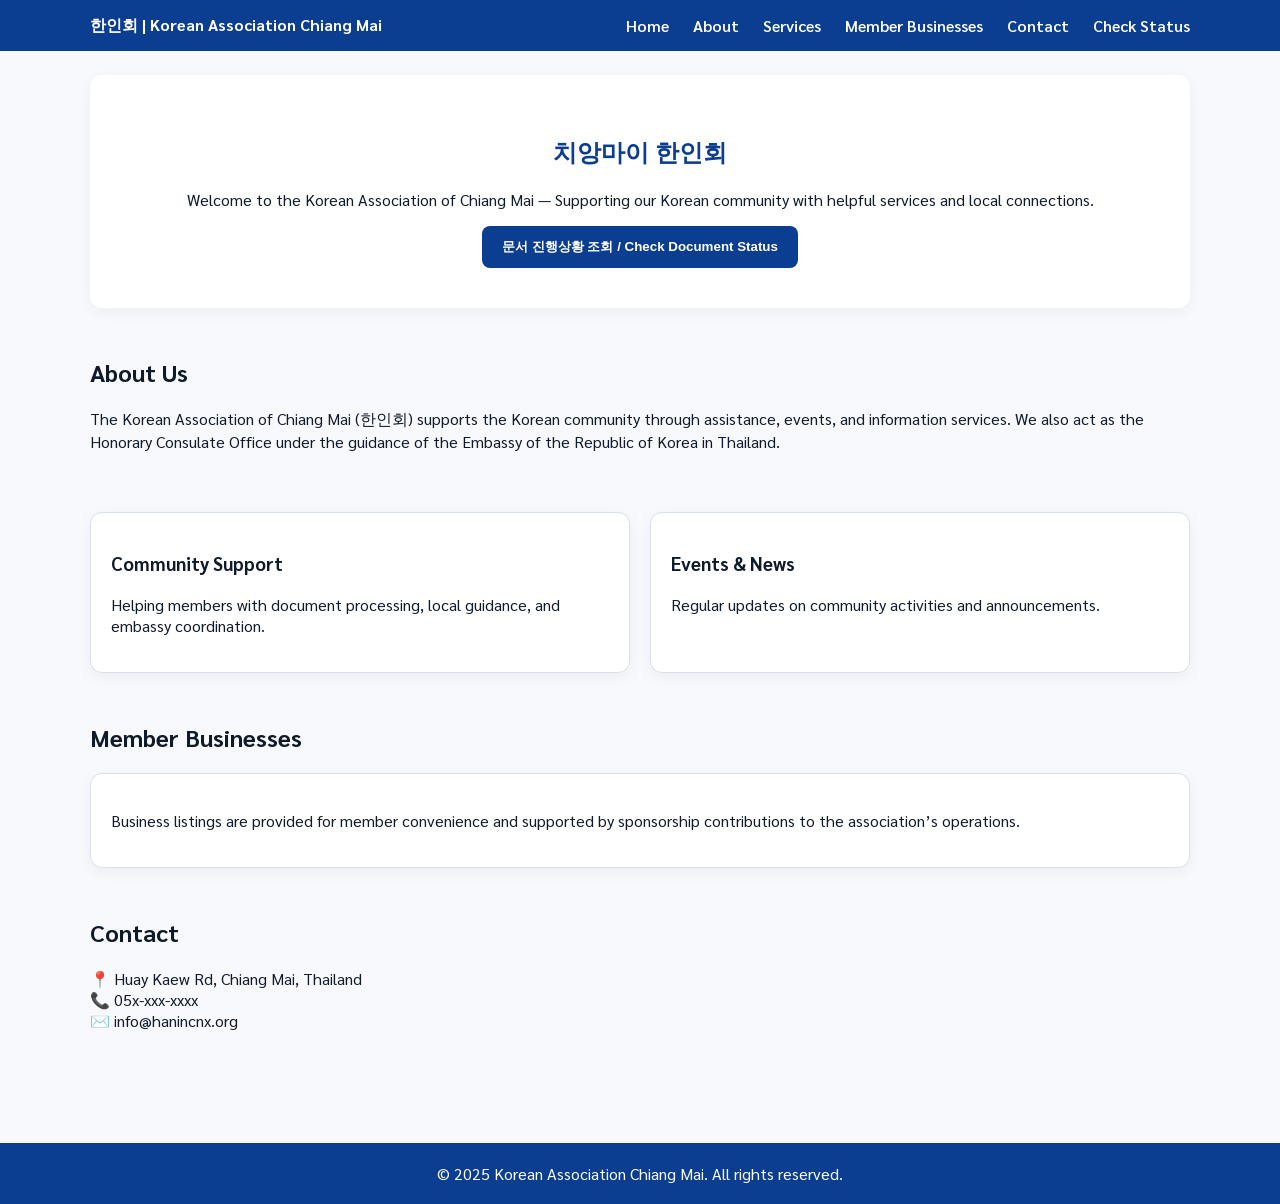
==== index.html @ 461606eb "Add files via upload" ====
<!doctype html>
<html lang="th">
<head>
  <meta charset="utf-8" />
  <meta name="viewport" content="width=device-width, initial-scale=1" />
  <title>สมาคมชาวเกาหลีเชียงใหม่ | Korean Association Chiang Mai</title>
  <link href="https://fonts.googleapis.com/css2?family=Sarabun:wght@400;600;700&display=swap" rel="stylesheet">
  <link rel="stylesheet" href="style.css" />
</head>
<body>
  <header>
    <div class="nav">
      <div class="logo"><strong>한인회 | Korean Association Chiang Mai</strong></div>
      <nav>
        <a href="#home">Home</a>
        <a href="#about">About</a>
        <a href="#services">Services</a>
        <a href="#business">Member Businesses</a>
        <a href="#contact">Contact</a>
        <a href="#" id="checkDoc">Check Status</a>
      </nav>
    </div>
  </header>

  <main>
    <section id="home" class="hero">
      <h1>치앙마이 한인회</h1>
      <p>Welcome to the Korean Association of Chiang Mai — Supporting our Korean community with helpful services and local connections.</p>
      <button class="btn-primary" id="openModal">문서 진행상황 조회 / Check Document Status</button>
    </section>

    <section id="about">
      <h2>About Us</h2>
      <p>The Korean Association of Chiang Mai (한인회) supports the Korean community through assistance, events, and information services. We also act as the Honorary Consulate Office under the guidance of the Embassy of the Republic of Korea in Thailand.</p>
    </section>

    <section id="services" class="grid">
      <div class="card">
        <h3>Community Support</h3>
        <p>Helping members with document processing, local guidance, and embassy coordination.</p>
      </div>
      <div class="card">
        <h3>Events & News</h3>
        <p>Regular updates on community activities and announcements.</p>
      </div>
    </section>

    <section id="business">
      <h2>Member Businesses</h2>
      <div class="card">
        <p>Business listings are provided for member convenience and supported by sponsorship contributions to the association’s operations.</p>
      </div>
    </section>

    <section id="contact">
      <h2>Contact</h2>
      <p>📍 Huay Kaew Rd, Chiang Mai, Thailand<br>📞 05x-xxx-xxxx<br>✉️ info@hanincnx.org</p>
    </section>
  </main>

  <footer>
    © 2025 Korean Association Chiang Mai. All rights reserved.
  </footer>

  <!-- Modal -->
  <div class="modal-bg" id="modalBg">
    <div class="modal">
      <button class="close-btn" id="closeModal">×</button>
      <h3>문서 진행상황 조회</h3>
      <label for="mid">회원번호 (Member ID)</label>
      <input id="mid" type="text" placeholder="예: 00123" />
      <button class="btn-primary" id="searchBtn">조회하기</button>
      <div id="result" class="result" style="display:none;"></div>
    </div>
  </div>

  <script src="script.js"></script>
</body>
</html>
---- style.css ----
:root{
  --primary:#0b3d91;
  --text:#0f1a2b;
  --bg:#f7f9fc;
  --surface:#fff;
  --border:#d9e0eb;
  --radius:12px;
  --shadow:0 4px 15px rgba(0,0,0,.05);
}

body{
  margin:0;
  font-family:'Sarabun',sans-serif;
  background:var(--bg);
  color:var(--text);
}

header{
  background:var(--primary);
  color:#fff;
  position:sticky;
  top:0;
  z-index:1000;
}

.nav{
  display:flex;
  justify-content:space-between;
  align-items:center;
  max-width:1100px;
  margin:auto;
  padding:14px 16px;
}

nav a{
  color:#fff;
  text-decoration:none;
  margin-left:20px;
  font-weight:600;
}

nav a:hover{
  text-decoration:underline;
}

main{
  max-width:1100px;
  margin:auto;
  padding:24px 16px;
}

section{margin-bottom:48px;}

.hero{
  background:#fff;
  border-radius:var(--radius);
  padding:40px;
  text-align:center;
  box-shadow:var(--shadow);
}

.hero h1{color:var(--primary);}

.btn-primary{
  background:var(--primary);
  color:#fff;
  border:none;
  border-radius:8px;
  padding:12px 20px;
  font-weight:600;
  cursor:pointer;
}

.btn-primary:hover{opacity:.9;}

.card{
  background:var(--surface);
  border:1px solid var(--border);
  border-radius:var(--radius);
  padding:20px;
  box-shadow:var(--shadow);
  margin-top:12px;
}

.grid{display:grid;gap:20px;}
@media(min-width:700px){.grid{grid-template-columns:repeat(2,1fr);}}

footer{
  background:#0b3d91;
  color:#fff;
  text-align:center;
  padding:20px;
  margin-top:40px;
}

/* Modal */
.modal-bg{
  position:fixed;
  inset:0;
  background:rgba(0,0,0,.4);
  display:none;
  justify-content:center;
  align-items:center;
  z-index:9999;
}

.modal{
  background:#fff;
  padding:24px;
  border-radius:var(--radius);
  width:90%;
  max-width:400px;
  box-shadow:var(--shadow);
}

.modal h3{margin-top:0;color:var(--primary);}
.close-btn{
  float:right;
  background:none;
  border:none;
  font-size:20px;
  cursor:pointer;
  color:var(--primary);
}

label{
  display:block;
  margin-top:10px;
  font-weight:600;
}

input{
  width:100%;
  padding:10px;
  border-radius:8px;
  border:1px solid var(--border);
}

.result{
  margin-top:14px;
  padding:10px;
  background:#f1f4f8;
  border-radius:8px;
}
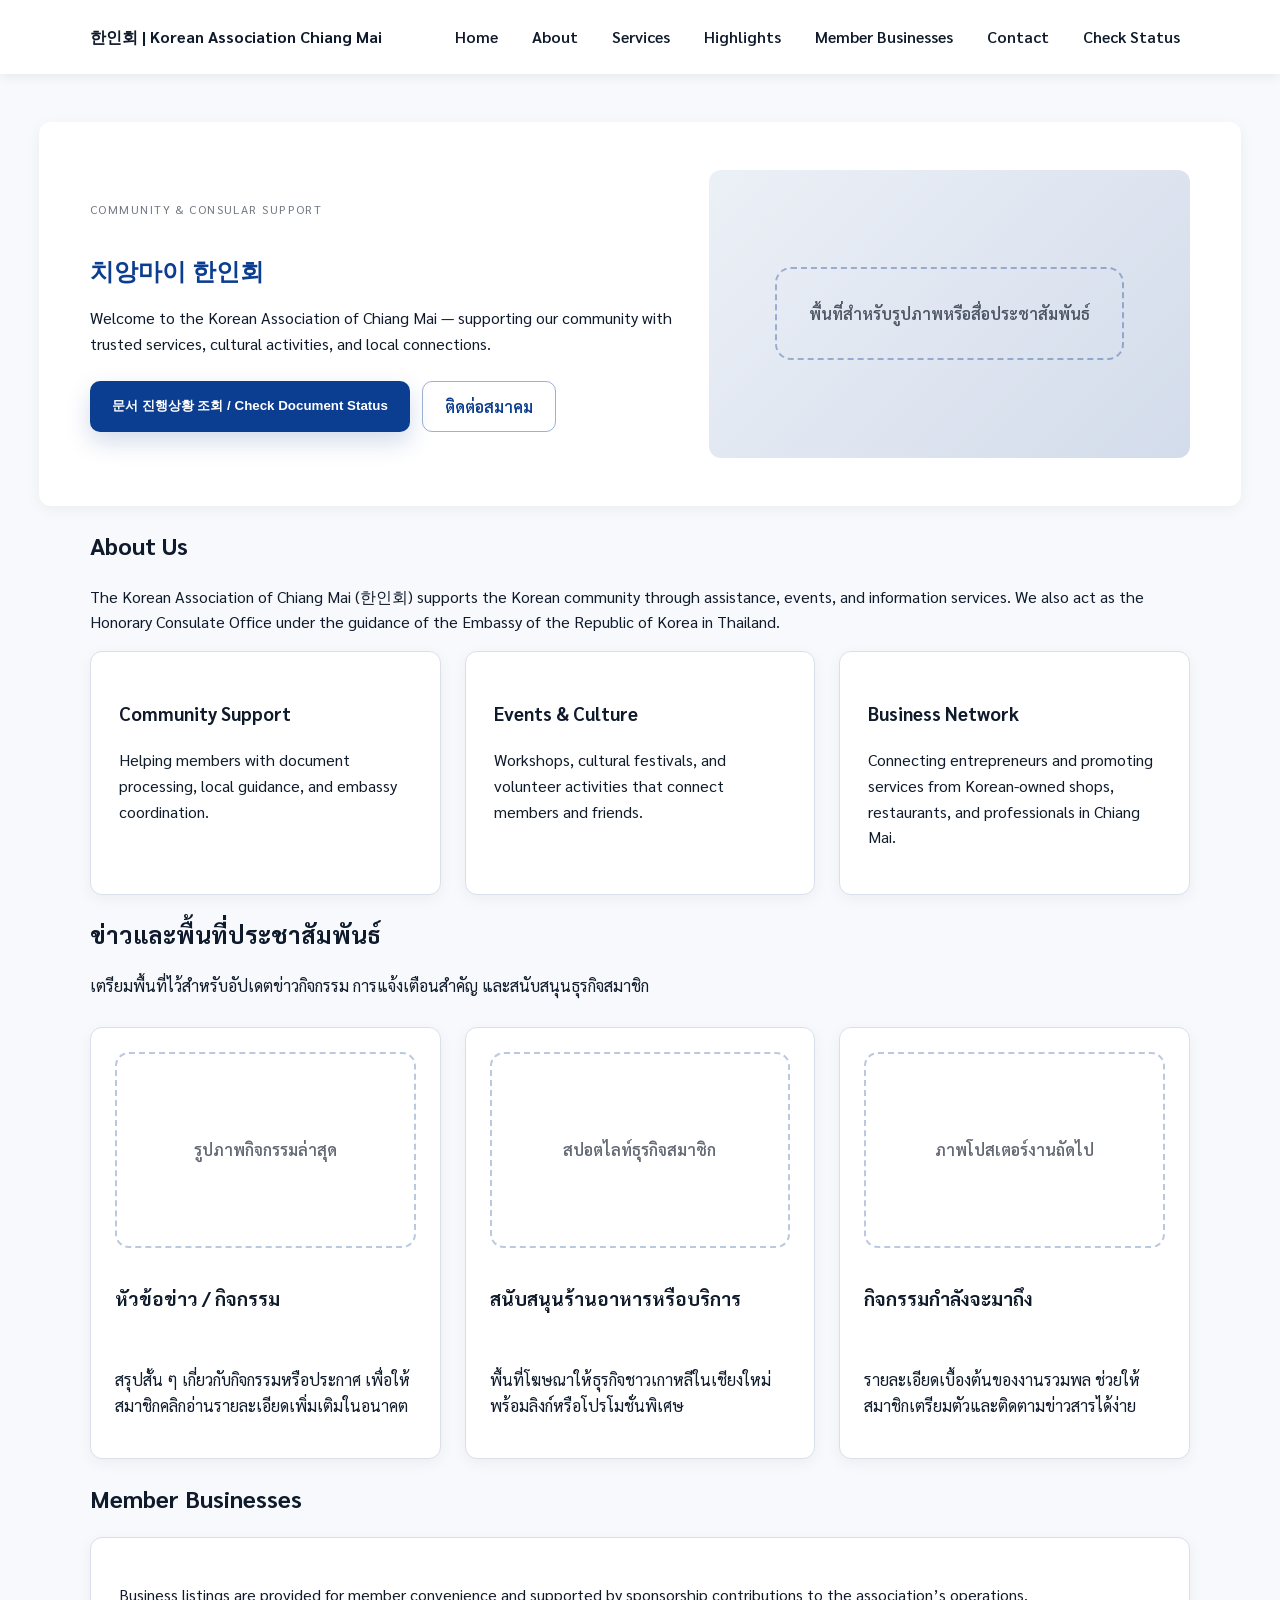
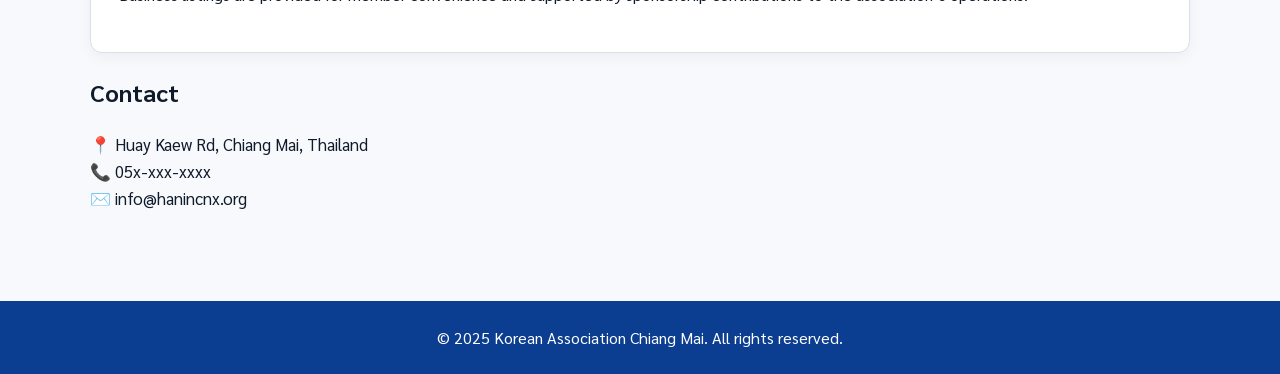
==== commit ac120a88: "Revise layout for cleaner announcements space" ====
--- a/index.html
+++ b/index.html
@@ -9,12 +9,13 @@
 </head>
 <body>
   <header>
-    <div class="nav">
+    <div class="container nav">
       <div class="logo"><strong>한인회 | Korean Association Chiang Mai</strong></div>
       <nav>
         <a href="#home">Home</a>
         <a href="#about">About</a>
         <a href="#services">Services</a>
+        <a href="#news">Highlights</a>
         <a href="#business">Member Businesses</a>
         <a href="#contact">Contact</a>
         <a href="#" id="checkDoc">Check Status</a>
@@ -23,36 +24,73 @@
   </header>
 
   <main>
-    <section id="home" class="hero">
-      <h1>치앙마이 한인회</h1>
-      <p>Welcome to the Korean Association of Chiang Mai — Supporting our Korean community with helpful services and local connections.</p>
-      <button class="btn-primary" id="openModal">문서 진행상황 조회 / Check Document Status</button>
+    <section id="home" class="hero container">
+      <div class="hero-text">
+        <span class="eyebrow">Community &amp; Consular Support</span>
+        <h1>치앙마이 한인회</h1>
+        <p>Welcome to the Korean Association of Chiang Mai — supporting our community with trusted services, cultural activities, and local connections.</p>
+        <div class="hero-actions">
+          <button class="btn-primary" id="openModal">문서 진행상황 조회 / Check Document Status</button>
+          <a class="btn-secondary" href="#contact">ติดต่อสมาคม</a>
+        </div>
+      </div>
+      <div class="hero-visual" aria-hidden="true">
+        <div class="placeholder">พื้นที่สำหรับรูปภาพหรือสื่อประชาสัมพันธ์</div>
+      </div>
     </section>
 
-    <section id="about">
+    <section id="about" class="container">
       <h2>About Us</h2>
       <p>The Korean Association of Chiang Mai (한인회) supports the Korean community through assistance, events, and information services. We also act as the Honorary Consulate Office under the guidance of the Embassy of the Republic of Korea in Thailand.</p>
     </section>
 
-    <section id="services" class="grid">
-      <div class="card">
+    <section id="services" class="container grid services">
+      <article class="card">
         <h3>Community Support</h3>
         <p>Helping members with document processing, local guidance, and embassy coordination.</p>
+      </article>
+      <article class="card">
+        <h3>Events &amp; Culture</h3>
+        <p>Workshops, cultural festivals, and volunteer activities that connect members and friends.</p>
+      </article>
+      <article class="card">
+        <h3>Business Network</h3>
+        <p>Connecting entrepreneurs and promoting services from Korean-owned shops, restaurants, and professionals in Chiang Mai.</p>
+      </article>
+    </section>
+
+    <section id="news" class="container news">
+      <div class="section-header">
+        <h2>ข่าวและพื้นที่ประชาสัมพันธ์</h2>
+        <p>เตรียมพื้นที่ไว้สำหรับอัปเดตข่าวกิจกรรม การแจ้งเตือนสำคัญ และสนับสนุนธุรกิจสมาชิก</p>
       </div>
-      <div class="card">
-        <h3>Events & News</h3>
-        <p>Regular updates on community activities and announcements.</p>
+      <div class="news-grid">
+        <article class="news-card">
+          <div class="media-slot">รูปภาพกิจกรรมล่าสุด</div>
+          <h3>หัวข้อข่าว / กิจกรรม</h3>
+          <p>สรุปสั้น ๆ เกี่ยวกับกิจกรรมหรือประกาศ เพื่อให้สมาชิกคลิกอ่านรายละเอียดเพิ่มเติมในอนาคต</p>
+        </article>
+        <article class="news-card">
+          <div class="media-slot">สปอตไลท์ธุรกิจสมาชิก</div>
+          <h3>สนับสนุนร้านอาหารหรือบริการ</h3>
+          <p>พื้นที่โฆษณาให้ธุรกิจชาวเกาหลีในเชียงใหม่ พร้อมลิงก์หรือโปรโมชั่นพิเศษ</p>
+        </article>
+        <article class="news-card">
+          <div class="media-slot">ภาพโปสเตอร์งานถัดไป</div>
+          <h3>กิจกรรมกำลังจะมาถึง</h3>
+          <p>รายละเอียดเบื้องต้นของงานรวมพล ช่วยให้สมาชิกเตรียมตัวและติดตามข่าวสารได้ง่าย</p>
+        </article>
       </div>
     </section>
 
-    <section id="business">
+    <section id="business" class="container">
       <h2>Member Businesses</h2>
       <div class="card">
         <p>Business listings are provided for member convenience and supported by sponsorship contributions to the association’s operations.</p>
       </div>
     </section>
 
-    <section id="contact">
+    <section id="contact" class="container contact">
       <h2>Contact</h2>
       <p>📍 Huay Kaew Rd, Chiang Mai, Thailand<br>📞 05x-xxx-xxxx<br>✉️ info@hanincnx.org</p>
     </section>
--- a/style.css
+++ b/style.css
@@ -13,84 +13,198 @@
   font-family:'Sarabun',sans-serif;
   background:var(--bg);
   color:var(--text);
+  line-height:1.6;
+}
+
+.container{
+  width:100%;
+  max-width:1100px;
+  margin:0 auto;
+  padding:0 20px;
 }
 
 header{
-  background:var(--primary);
-  color:#fff;
+  background:#fff;
+  color:var(--text);
   position:sticky;
   top:0;
   z-index:1000;
+  box-shadow:0 2px 12px rgba(15,26,43,.08);
 }
 
 .nav{
   display:flex;
   justify-content:space-between;
   align-items:center;
-  max-width:1100px;
-  margin:auto;
-  padding:14px 16px;
+  gap:16px;
+  padding:18px 0;
+}
+
+.logo{font-weight:700;}
+
+nav{
+  display:flex;
+  align-items:center;
+  flex-wrap:wrap;
+  gap:14px;
 }
 
 nav a{
-  color:#fff;
+  color:var(--text);
   text-decoration:none;
-  margin-left:20px;
-  font-weight:600;
+  font-weight:600;
+  padding:6px 10px;
+  border-radius:6px;
 }
 
 nav a:hover{
-  text-decoration:underline;
-}
-
-main{
-  max-width:1100px;
-  margin:auto;
-  padding:24px 16px;
-}
-
-section{margin-bottom:48px;}
+  background:rgba(11,61,145,.08);
+}
+
+main{padding:48px 0 32px;}
+
+section{margin-bottom:64px;}
 
 .hero{
-  background:#fff;
-  border-radius:var(--radius);
-  padding:40px;
-  text-align:center;
-  box-shadow:var(--shadow);
-}
-
-.hero h1{color:var(--primary);}
+  display:grid;
+  gap:32px;
+  background:#fff;
+  border-radius:var(--radius);
+  padding:48px clamp(20px,4vw,56px);
+  box-shadow:var(--shadow);
+  align-items:center;
+}
+
+.hero-text h1{color:var(--primary);margin-bottom:16px;}
+
+.eyebrow{
+  text-transform:uppercase;
+  font-size:.75rem;
+  letter-spacing:.12em;
+  color:rgba(15,26,43,.6);
+  display:inline-block;
+  margin-bottom:12px;
+}
+
+.hero-actions{
+  display:flex;
+  flex-wrap:wrap;
+  gap:12px;
+  margin-top:24px;
+}
+
+.btn-primary,
+.btn-secondary{
+  border-radius:10px;
+  padding:12px 22px;
+  font-weight:600;
+  cursor:pointer;
+  transition:transform .2s ease, box-shadow .2s ease;
+}
 
 .btn-primary{
   background:var(--primary);
   color:#fff;
   border:none;
-  border-radius:8px;
-  padding:12px 20px;
-  font-weight:600;
-  cursor:pointer;
-}
-
-.btn-primary:hover{opacity:.9;}
+  box-shadow:0 10px 25px rgba(11,61,145,.18);
+}
+
+.btn-secondary{
+  background:transparent;
+  color:var(--primary);
+  border:1px solid rgba(11,61,145,.4);
+  text-decoration:none;
+}
+
+.btn-primary:hover,
+.btn-secondary:hover{
+  transform:translateY(-2px);
+  box-shadow:0 12px 22px rgba(11,61,145,.18);
+}
+
+.hero-visual{
+  min-height:240px;
+  background:linear-gradient(135deg,rgba(11,61,145,.08),rgba(11,61,145,.18));
+  border-radius:var(--radius);
+  display:flex;
+  align-items:center;
+  justify-content:center;
+  padding:24px;
+}
+
+.placeholder{
+  border:2px dashed rgba(11,61,145,.35);
+  border-radius:16px;
+  padding:32px;
+  text-align:center;
+  font-weight:600;
+  color:rgba(15,26,43,.7);
+}
 
 .card{
   background:var(--surface);
   border:1px solid var(--border);
   border-radius:var(--radius);
-  padding:20px;
-  box-shadow:var(--shadow);
-  margin-top:12px;
-}
-
-.grid{display:grid;gap:20px;}
-@media(min-width:700px){.grid{grid-template-columns:repeat(2,1fr);}}
+  padding:28px;
+  box-shadow:var(--shadow);
+}
+
+.grid{display:grid;gap:24px;}
+@media(min-width:720px){
+  .hero{grid-template-columns:1.1fr 0.9fr;}
+  .grid{grid-template-columns:repeat(3,minmax(0,1fr));}
+  .services.grid{align-items:stretch;}
+}
+
+.news .section-header{margin-bottom:28px;}
+
+.news-grid{
+  display:grid;
+  gap:24px;
+}
+
+@media(min-width:860px){
+  .news-grid{grid-template-columns:repeat(3,minmax(0,1fr));}
+}
+
+.news-card{
+  background:#fff;
+  border-radius:var(--radius);
+  padding:24px;
+  display:flex;
+  flex-direction:column;
+  gap:18px;
+  border:1px solid var(--border);
+  box-shadow:var(--shadow);
+}
+
+.media-slot{
+  min-height:160px;
+  border-radius:14px;
+  border:2px dashed rgba(11,61,145,.28);
+  display:flex;
+  align-items:center;
+  justify-content:center;
+  text-align:center;
+  font-weight:600;
+  color:rgba(15,26,43,.65);
+  padding:16px;
+}
+
+.contact p{font-size:1.05rem;}
 
 footer{
   background:#0b3d91;
   color:#fff;
   text-align:center;
-  padding:20px;
+  padding:24px 16px;
   margin-top:40px;
+}
+
+@media(max-width:640px){
+  .nav{flex-direction:column;align-items:flex-start;}
+  nav{width:100%;}
+  nav a{padding:8px 0;}
 }
 
 /* Modal */
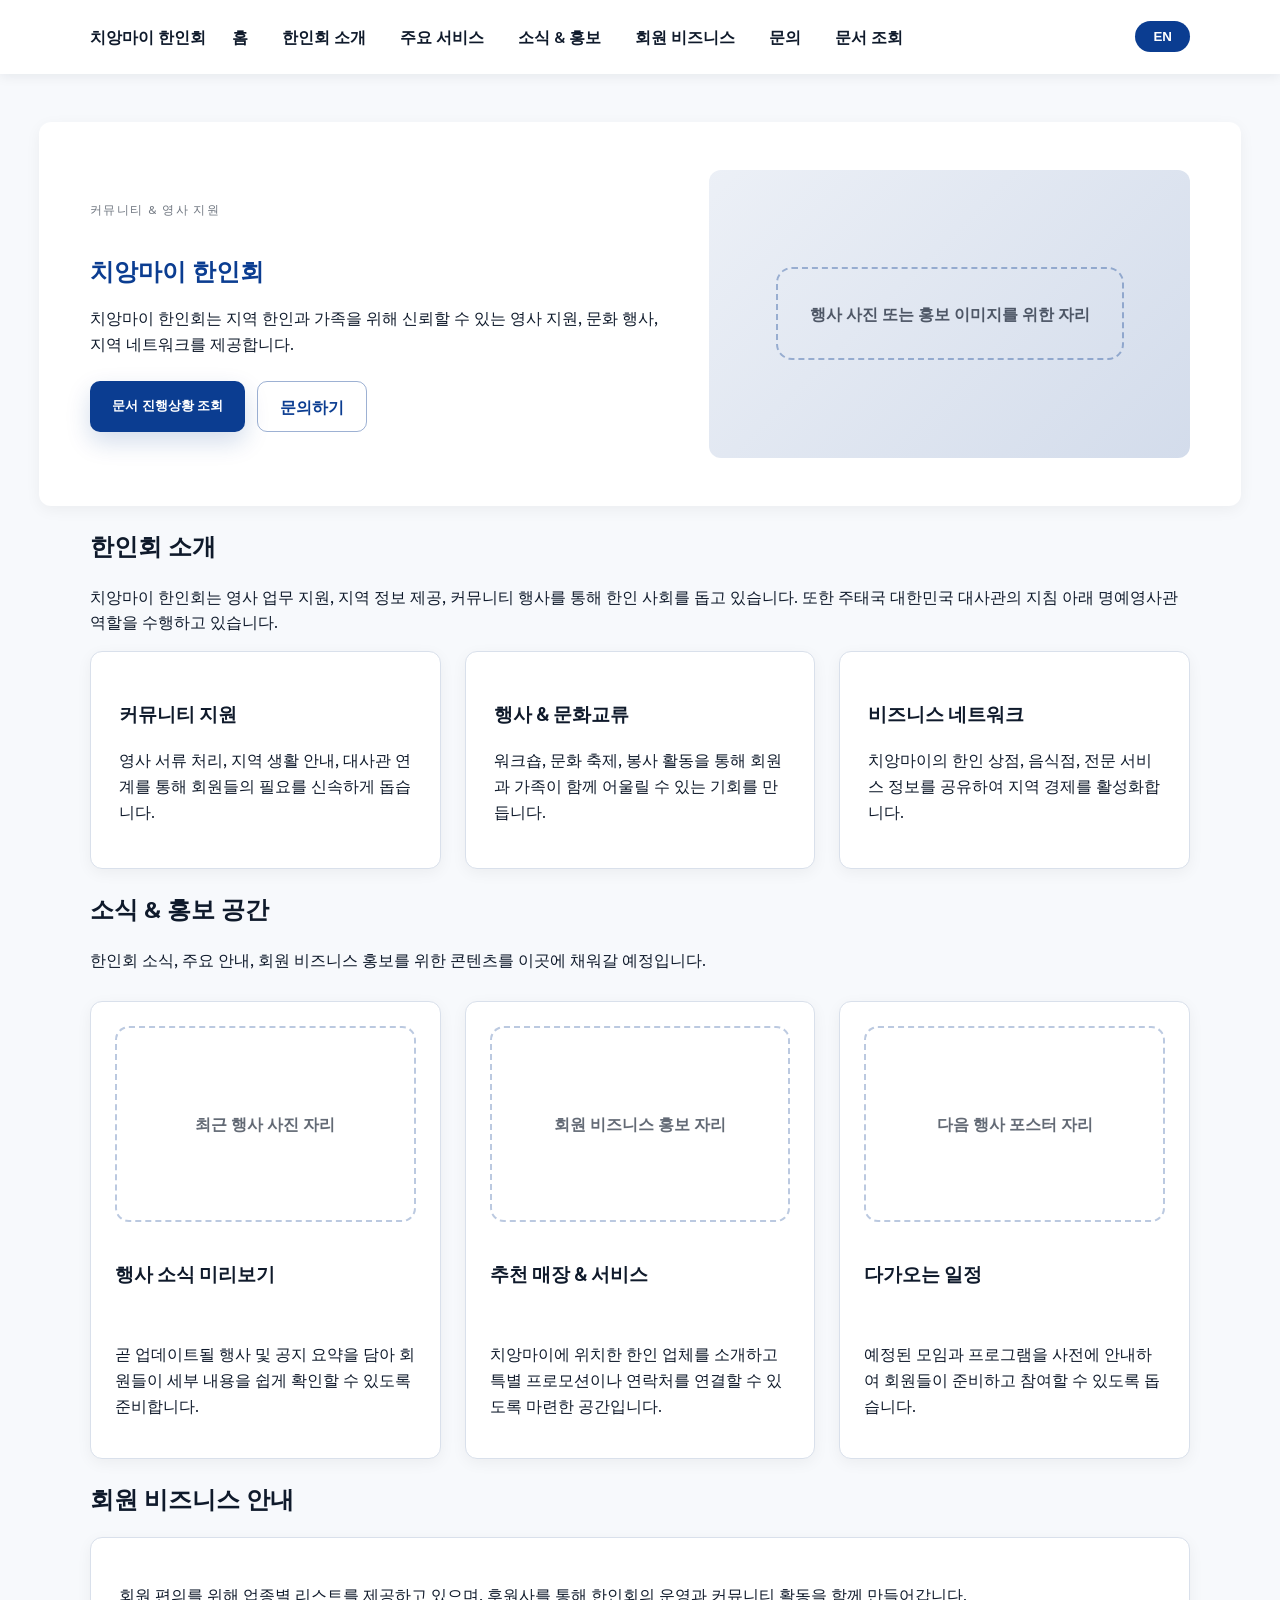
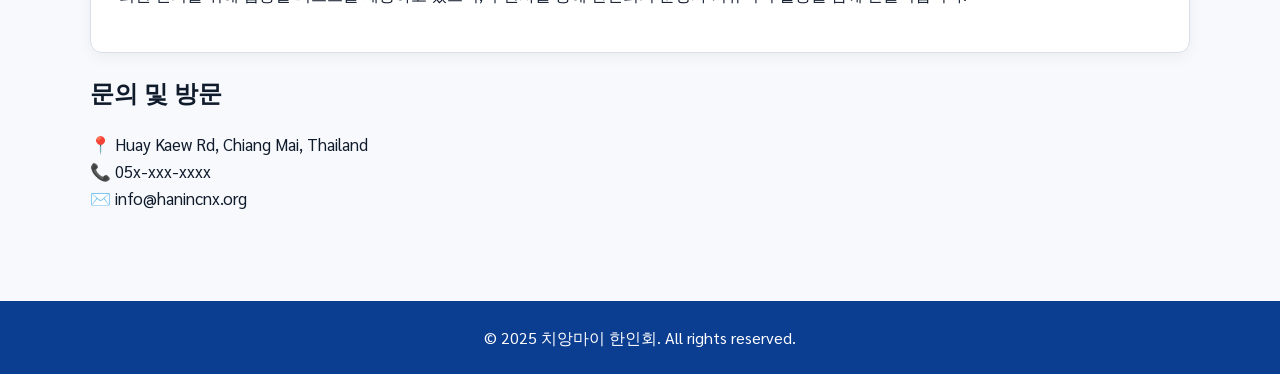
==== commit d00a57ca: "Add Korean default layout with language toggle" ====
--- a/index.html
+++ b/index.html
@@ -1,5 +1,5 @@
 <!doctype html>
-<html lang="th">
+<html lang="ko">
 <head>
   <meta charset="utf-8" />
   <meta name="viewport" content="width=device-width, initial-scale=1" />
@@ -10,104 +10,105 @@
 <body>
   <header>
     <div class="container nav">
-      <div class="logo"><strong>한인회 | Korean Association Chiang Mai</strong></div>
+      <div class="logo"><strong data-i18n="logo">치앙마이 한인회</strong></div>
       <nav>
-        <a href="#home">Home</a>
-        <a href="#about">About</a>
-        <a href="#services">Services</a>
-        <a href="#news">Highlights</a>
-        <a href="#business">Member Businesses</a>
-        <a href="#contact">Contact</a>
-        <a href="#" id="checkDoc">Check Status</a>
+        <a href="#home" data-i18n="nav-home">홈</a>
+        <a href="#about" data-i18n="nav-about">한인회 소개</a>
+        <a href="#services" data-i18n="nav-services">주요 서비스</a>
+        <a href="#news" data-i18n="nav-news">소식 &amp; 홍보</a>
+        <a href="#business" data-i18n="nav-business">회원 비즈니스</a>
+        <a href="#contact" data-i18n="nav-contact">문의</a>
+        <a href="#" id="checkDoc" data-i18n="nav-check">문서 조회</a>
       </nav>
+      <button id="languageToggle" class="lang-btn" type="button" aria-label="Switch to English">EN</button>
     </div>
   </header>
 
   <main>
     <section id="home" class="hero container">
       <div class="hero-text">
-        <span class="eyebrow">Community &amp; Consular Support</span>
-        <h1>치앙마이 한인회</h1>
-        <p>Welcome to the Korean Association of Chiang Mai — supporting our community with trusted services, cultural activities, and local connections.</p>
+        <span class="eyebrow" data-i18n="hero-eyebrow">커뮤니티 &amp; 영사 지원</span>
+        <h1 data-i18n="hero-heading">치앙마이 한인회</h1>
+        <p data-i18n="hero-description">치앙마이 한인회는 지역 한인과 가족을 위해 신뢰할 수 있는 영사 지원, 문화 행사, 지역 네트워크를 제공합니다.</p>
         <div class="hero-actions">
-          <button class="btn-primary" id="openModal">문서 진행상황 조회 / Check Document Status</button>
-          <a class="btn-secondary" href="#contact">ติดต่อสมาคม</a>
+          <button class="btn-primary" id="openModal" data-i18n="hero-primary">문서 진행상황 조회</button>
+          <a class="btn-secondary" href="#contact" data-i18n="hero-secondary">문의하기</a>
         </div>
       </div>
       <div class="hero-visual" aria-hidden="true">
-        <div class="placeholder">พื้นที่สำหรับรูปภาพหรือสื่อประชาสัมพันธ์</div>
+        <div class="placeholder" data-i18n="hero-placeholder">행사 사진 또는 홍보 이미지를 위한 자리</div>
       </div>
     </section>
 
     <section id="about" class="container">
-      <h2>About Us</h2>
-      <p>The Korean Association of Chiang Mai (한인회) supports the Korean community through assistance, events, and information services. We also act as the Honorary Consulate Office under the guidance of the Embassy of the Republic of Korea in Thailand.</p>
+      <h2 data-i18n="about-title">한인회 소개</h2>
+      <p data-i18n="about-body">치앙마이 한인회는 영사 업무 지원, 지역 정보 제공, 커뮤니티 행사를 통해 한인 사회를 돕고 있습니다. 또한 주태국 대한민국 대사관의 지침 아래 명예영사관 역할을 수행하고 있습니다.</p>
     </section>
 
     <section id="services" class="container grid services">
       <article class="card">
-        <h3>Community Support</h3>
-        <p>Helping members with document processing, local guidance, and embassy coordination.</p>
+        <h3 data-i18n="service1-title">커뮤니티 지원</h3>
+        <p data-i18n="service1-desc">영사 서류 처리, 지역 생활 안내, 대사관 연계를 통해 회원들의 필요를 신속하게 돕습니다.</p>
       </article>
       <article class="card">
-        <h3>Events &amp; Culture</h3>
-        <p>Workshops, cultural festivals, and volunteer activities that connect members and friends.</p>
+        <h3 data-i18n="service2-title">행사 &amp; 문화교류</h3>
+        <p data-i18n="service2-desc">워크숍, 문화 축제, 봉사 활동을 통해 회원과 가족이 함께 어울릴 수 있는 기회를 만듭니다.</p>
       </article>
       <article class="card">
-        <h3>Business Network</h3>
-        <p>Connecting entrepreneurs and promoting services from Korean-owned shops, restaurants, and professionals in Chiang Mai.</p>
+        <h3 data-i18n="service3-title">비즈니스 네트워크</h3>
+        <p data-i18n="service3-desc">치앙마이의 한인 상점, 음식점, 전문 서비스 정보를 공유하여 지역 경제를 활성화합니다.</p>
       </article>
     </section>
 
     <section id="news" class="container news">
       <div class="section-header">
-        <h2>ข่าวและพื้นที่ประชาสัมพันธ์</h2>
-        <p>เตรียมพื้นที่ไว้สำหรับอัปเดตข่าวกิจกรรม การแจ้งเตือนสำคัญ และสนับสนุนธุรกิจสมาชิก</p>
+        <h2 data-i18n="news-title">소식 &amp; 홍보 공간</h2>
+        <p data-i18n="news-description">한인회 소식, 주요 안내, 회원 비즈니스 홍보를 위한 콘텐츠를 이곳에 채워갈 예정입니다.</p>
       </div>
       <div class="news-grid">
         <article class="news-card">
-          <div class="media-slot">รูปภาพกิจกรรมล่าสุด</div>
-          <h3>หัวข้อข่าว / กิจกรรม</h3>
-          <p>สรุปสั้น ๆ เกี่ยวกับกิจกรรมหรือประกาศ เพื่อให้สมาชิกคลิกอ่านรายละเอียดเพิ่มเติมในอนาคต</p>
+          <div class="media-slot" data-i18n="news-card1-media">최근 행사 사진 자리</div>
+          <h3 data-i18n="news-card1-title">행사 소식 미리보기</h3>
+          <p data-i18n="news-card1-body">곧 업데이트될 행사 및 공지 요약을 담아 회원들이 세부 내용을 쉽게 확인할 수 있도록 준비합니다.</p>
         </article>
         <article class="news-card">
-          <div class="media-slot">สปอตไลท์ธุรกิจสมาชิก</div>
-          <h3>สนับสนุนร้านอาหารหรือบริการ</h3>
-          <p>พื้นที่โฆษณาให้ธุรกิจชาวเกาหลีในเชียงใหม่ พร้อมลิงก์หรือโปรโมชั่นพิเศษ</p>
+          <div class="media-slot" data-i18n="news-card2-media">회원 비즈니스 홍보 자리</div>
+          <h3 data-i18n="news-card2-title">추천 매장 &amp; 서비스</h3>
+          <p data-i18n="news-card2-body">치앙마이에 위치한 한인 업체를 소개하고 특별 프로모션이나 연락처를 연결할 수 있도록 마련한 공간입니다.</p>
         </article>
         <article class="news-card">
-          <div class="media-slot">ภาพโปสเตอร์งานถัดไป</div>
-          <h3>กิจกรรมกำลังจะมาถึง</h3>
-          <p>รายละเอียดเบื้องต้นของงานรวมพล ช่วยให้สมาชิกเตรียมตัวและติดตามข่าวสารได้ง่าย</p>
+          <div class="media-slot" data-i18n="news-card3-media">다음 행사 포스터 자리</div>
+          <h3 data-i18n="news-card3-title">다가오는 일정</h3>
+          <p data-i18n="news-card3-body">예정된 모임과 프로그램을 사전에 안내하여 회원들이 준비하고 참여할 수 있도록 돕습니다.</p>
         </article>
       </div>
     </section>
 
     <section id="business" class="container">
-      <h2>Member Businesses</h2>
+      <h2 data-i18n="business-title">회원 비즈니스 안내</h2>
       <div class="card">
-        <p>Business listings are provided for member convenience and supported by sponsorship contributions to the association’s operations.</p>
+        <p data-i18n="business-body">회원 편의를 위해 업종별 리스트를 제공하고 있으며, 후원사를 통해 한인회의 운영과 커뮤니티 활동을 함께 만들어갑니다.</p>
       </div>
     </section>
 
     <section id="contact" class="container contact">
-      <h2>Contact</h2>
-      <p>📍 Huay Kaew Rd, Chiang Mai, Thailand<br>📞 05x-xxx-xxxx<br>✉️ info@hanincnx.org</p>
+      <h2 data-i18n="contact-title">문의 및 방문</h2>
+      <p data-i18n="contact-body" data-i18n-target="html">📍 Huay Kaew Rd, Chiang Mai, Thailand<br>📞 05x-xxx-xxxx<br>✉️ info@hanincnx.org</p>
     </section>
   </main>
 
   <footer>
-    © 2025 Korean Association Chiang Mai. All rights reserved.
+    <span data-i18n="footer-text">© 2025 치앙마이 한인회. All rights reserved.</span>
   </footer>
 
   <!-- Modal -->
   <div class="modal-bg" id="modalBg">
     <div class="modal">
       <button class="close-btn" id="closeModal">×</button>
-      <h3>문서 진행상황 조회</h3>
-      <label for="mid">회원번호 (Member ID)</label>
-      <input id="mid" type="text" placeholder="예: 00123" />
-      <button class="btn-primary" id="searchBtn">조회하기</button>
+      <h3 data-i18n="modal-title">문서 진행상황 조회</h3>
+      <label for="mid" data-i18n="modal-label">회원번호 (Member ID)</label>
+      <input id="mid" type="text" placeholder="예: 00123" data-i18n="modal-placeholder" data-i18n-target="attr:placeholder" />
+      <button class="btn-primary" id="searchBtn" data-i18n="modal-button">조회하기</button>
       <div id="result" class="result" style="display:none;"></div>
     </div>
   </div>
--- a/style.css
+++ b/style.css
@@ -61,6 +61,28 @@
   background:rgba(11,61,145,.08);
 }
 
+.lang-btn{
+  margin-left:auto;
+  background:var(--primary);
+  color:#fff;
+  border:none;
+  border-radius:999px;
+  padding:8px 18px;
+  font-weight:600;
+  cursor:pointer;
+  transition:background .2s ease, transform .2s ease;
+}
+
+.lang-btn:hover{
+  background:#072a63;
+  transform:translateY(-1px);
+}
+
+.lang-btn:focus{
+  outline:3px solid rgba(11,61,145,.35);
+  outline-offset:2px;
+}
+
 main{padding:48px 0 32px;}
 
 section{margin-bottom:64px;}
@@ -205,6 +227,7 @@
   .nav{flex-direction:column;align-items:flex-start;}
   nav{width:100%;}
   nav a{padding:8px 0;}
+  .lang-btn{align-self:flex-end;margin-top:8px;}
 }
 
 /* Modal */
